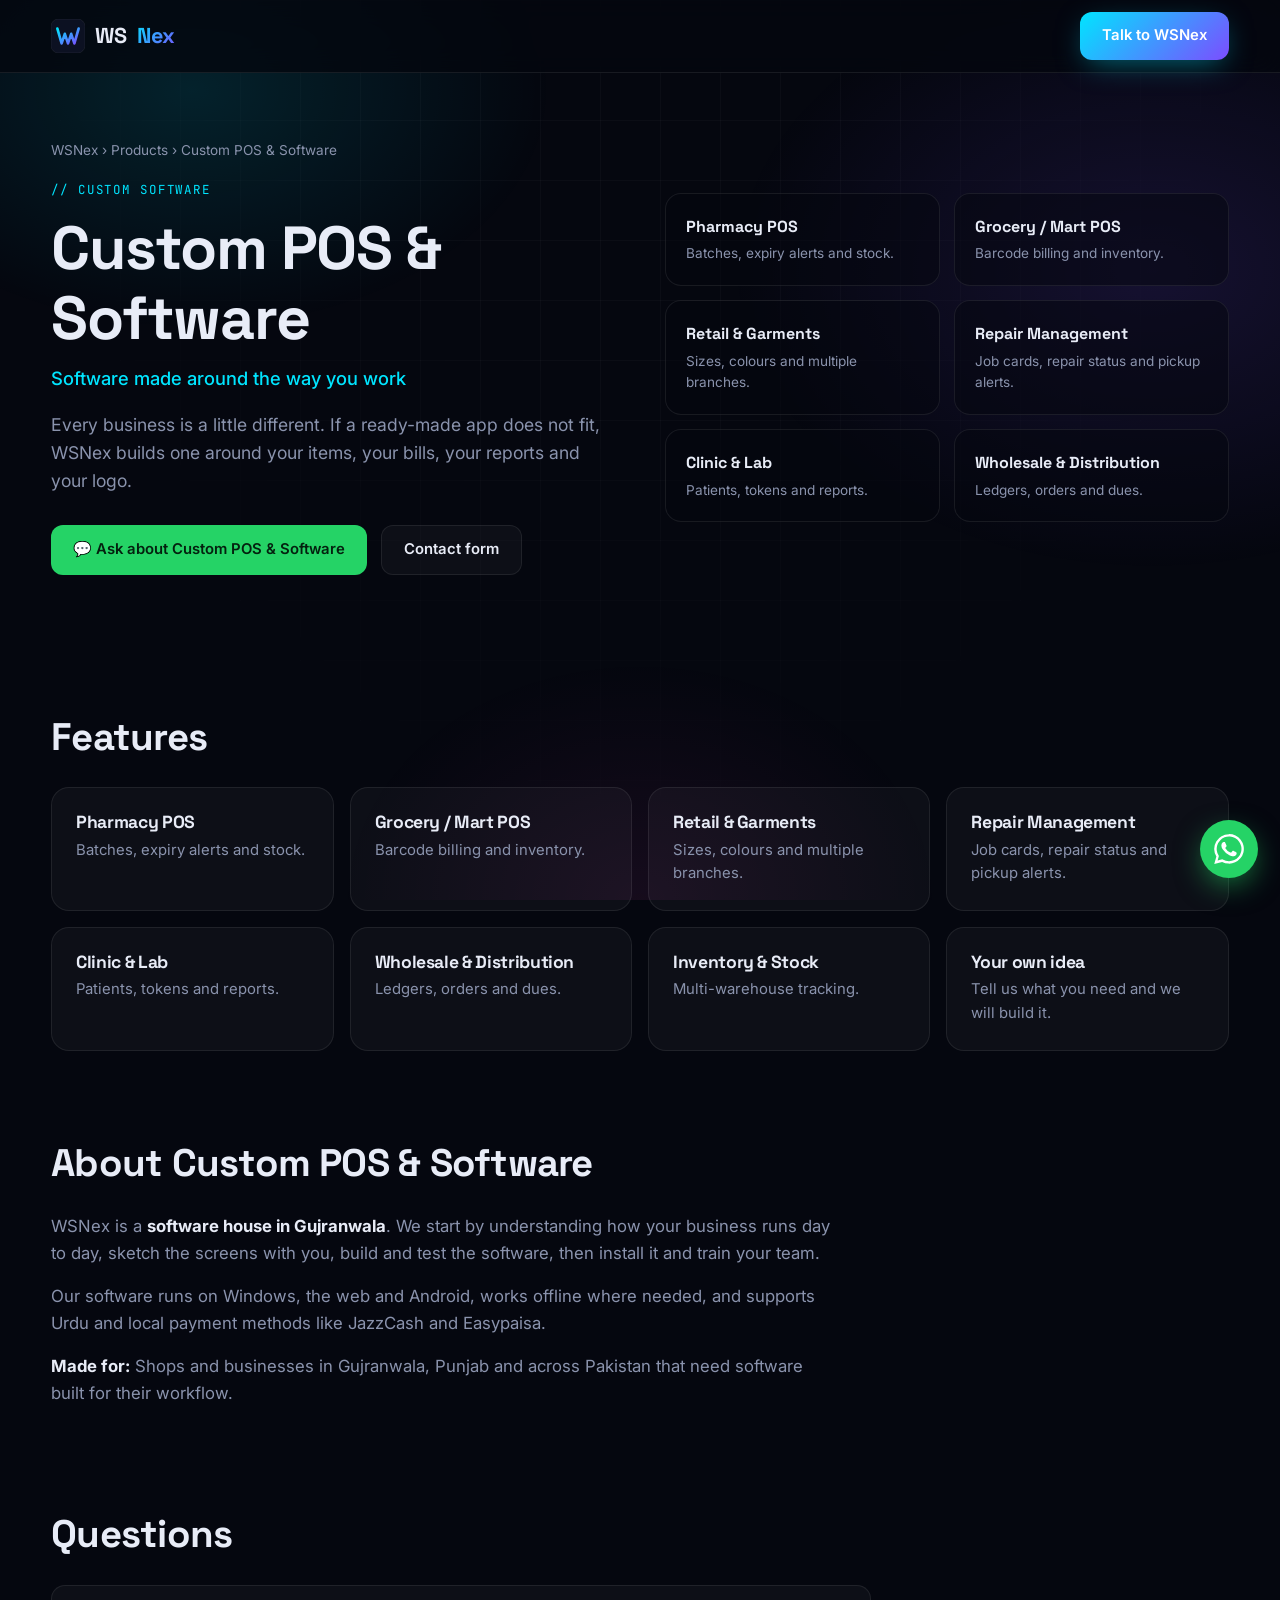
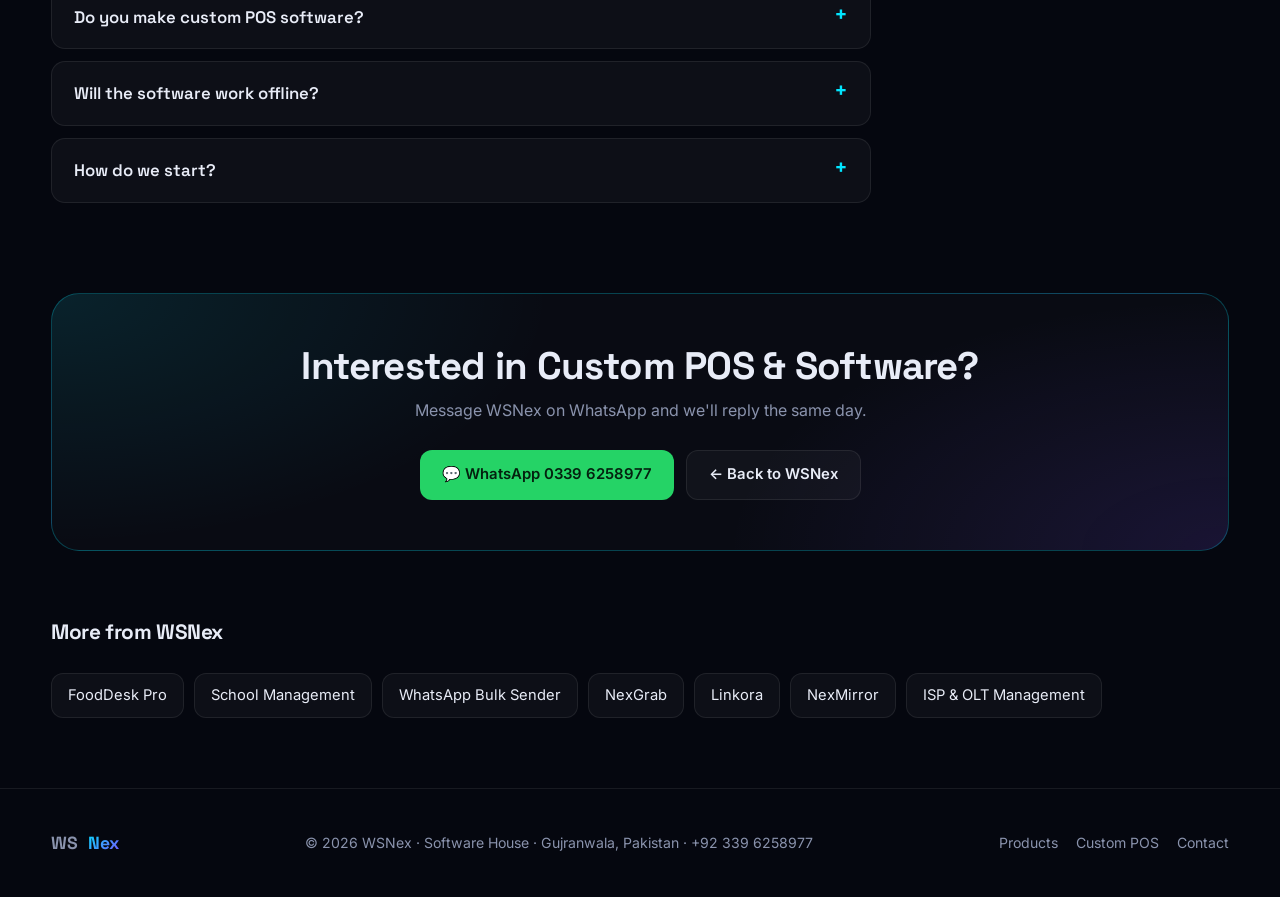
==== custom-pos.html @ c0fef1ca "Add files via upload" ====
<!DOCTYPE html>
<html lang="en">
<head>
<meta charset="UTF-8">
<meta name="viewport" content="width=device-width, initial-scale=1.0">
<title>Custom POS Software Development in Pakistan | WSNex Gujranwala</title>
<meta name="description" content="WSNex builds custom POS and business software in Pakistan for pharmacies, grocery marts, retail and garment shops, repair shops, clinics, wholesalers and more.">
<meta name="theme-color" content="#05070f">
<link rel="canonical" href="https://wsnex.github.io/custom-pos">
<meta property="og:site_name" content="WSNex">
<meta property="og:type" content="website">
<meta property="og:url" content="https://wsnex.github.io/custom-pos">
<meta property="og:title" content="Custom POS & Software — Software made around the way you work | WSNex">
<meta property="og:description" content="WSNex builds custom POS and business software in Pakistan for pharmacies, grocery marts, retail and garment shops, repair shops, clinics, wholesalers and more.">
<meta property="og:image" content="https://wsnex.github.io/og-image.jpg">
<meta name="twitter:card" content="summary_large_image">
<link rel="icon" type="image/png" sizes="32x32" href="/favicon-32.png">
<link rel="apple-touch-icon" href="/apple-touch-icon.png">
<link rel="preconnect" href="https://fonts.googleapis.com"><link rel="preconnect" href="https://fonts.gstatic.com" crossorigin>
<link href="https://fonts.googleapis.com/css2?family=Space+Grotesk:wght@400;500;600;700&family=Inter:wght@400;500;600&family=JetBrains+Mono:wght@500&display=swap" rel="stylesheet" media="print" onload="this.media='all'">
<link rel="stylesheet" href="/page.css">
<script type="application/ld+json">{"@context": "https://schema.org", "@graph": [{"@type": "Service", "name": "Custom POS & software development", "provider": {"@type": "Organization", "name": "WSNex", "url": "https://wsnex.github.io/", "telephone": "+92-339-6258977"}, "areaServed": "PK", "description": "WSNex builds custom POS and business software in Pakistan for pharmacies, grocery marts, retail and garment shops, repair shops, clinics, wholesalers and more."}, {"@type": "BreadcrumbList", "itemListElement": [{"@type": "ListItem", "position": 1, "name": "WSNex", "item": "https://wsnex.github.io/"}, {"@type": "ListItem", "position": 2, "name": "Custom POS & Software", "item": "https://wsnex.github.io/custom-pos"}]}, {"@type": "FAQPage", "mainEntity": [{"@type": "Question", "name": "Do you make custom POS software?", "acceptedAnswer": {"@type": "Answer", "text": "Yes. We build custom POS for pharmacies, marts, retail, repair shops, clinics, wholesalers and more."}}, {"@type": "Question", "name": "Will the software work offline?", "acceptedAnswer": {"@type": "Answer", "text": "Yes, we can build it to work offline and sync when online."}}, {"@type": "Question", "name": "How do we start?", "acceptedAnswer": {"@type": "Answer", "text": "Message WSNex on WhatsApp at 0339 6258977 and tell us how your business works."}}]}]}</script>
</head>
<body>
<div class="bg-fx"></div><div class="bg-grid"></div>
<a class="skip" href="#main">Skip to content</a>
<nav id="nav" class="scrolled" aria-label="Main">
  <div class="wrap nav-in">
    <a href="/" class="logo">
      <svg viewBox="0 0 64 64"><defs><linearGradient id="lg" x1="0" y1="0" x2="1" y2="1"><stop offset="0" stop-color="#00e5ff"/><stop offset="1" stop-color="#7c4dff"/></linearGradient></defs><rect width="64" height="64" rx="14" fill="#0c1122" stroke="rgba(255,255,255,.12)"/><path d="M12 18l8 28 6-18 6 18 6-18 6 18 8-28" fill="none" stroke="url(#lg)" stroke-width="5" stroke-linejoin="round" stroke-linecap="round"/></svg>
      WS<span class="grad">Nex</span>
    </a>
    <a href="/#contact" class="btn btn-p">Talk to WSNex</a>
  </div>
</nav>
<main id="main">
<header class="p-hero">
  <div class="wrap">
    <div>
      <div class="crumbs"><a href="/">WSNex</a> › <a href="/#projects">Products</a> › Custom POS & Software</div>
      <span class="tag">// Custom software</span>
      <h1>Custom POS & Software</h1>
      <div class="sub" style="color:var(--cyan);font-weight:500;font-size:1.15rem">Software made around the way you work</div>
      <p class="lead">Every business is a little different. If a ready-made app does not fit, WSNex builds one around your items, your bills, your reports and your logo.</p>
      <div class="hero-cta" style="justify-content:flex-start">
        <a href="https://wa.me/923396258977?text=Assalam-o-Alaikum%20WSNex,%20I%20am%20interested%20in%20Custom%20POS%20&%20Software." target="_blank" rel="noopener" class="btn btn-wa">💬 Ask about Custom POS & Software</a>
        <a href="/#contact" class="btn btn-g">Contact form</a>
      </div>
    </div>
    <div class="custom-grid" style="grid-template-columns:1fr 1fr"><div class="cg"><b>Pharmacy POS</b><span>Batches, expiry alerts and stock.</span></div><div class="cg"><b>Grocery / Mart POS</b><span>Barcode billing and inventory.</span></div><div class="cg"><b>Retail & Garments</b><span>Sizes, colours and multiple branches.</span></div><div class="cg"><b>Repair Management</b><span>Job cards, repair status and pickup alerts.</span></div><div class="cg"><b>Clinic & Lab</b><span>Patients, tokens and reports.</span></div><div class="cg"><b>Wholesale & Distribution</b><span>Ledgers, orders and dues.</span></div></div>
  </div>
</header>
<section class="p-sec"><div class="wrap"><h2>Features</h2><div class="p-grid"><div class="p-card"><h3>Pharmacy POS</h3><p>Batches, expiry alerts and stock.</p></div><div class="p-card"><h3>Grocery / Mart POS</h3><p>Barcode billing and inventory.</p></div><div class="p-card"><h3>Retail & Garments</h3><p>Sizes, colours and multiple branches.</p></div><div class="p-card"><h3>Repair Management</h3><p>Job cards, repair status and pickup alerts.</p></div><div class="p-card"><h3>Clinic & Lab</h3><p>Patients, tokens and reports.</p></div><div class="p-card"><h3>Wholesale & Distribution</h3><p>Ledgers, orders and dues.</p></div><div class="p-card"><h3>Inventory & Stock</h3><p>Multi-warehouse tracking.</p></div><div class="p-card"><h3>Your own idea</h3><p>Tell us what you need and we will build it.</p></div></div></div></section>
<section class="p-sec" style="padding-top:20px"><div class="wrap"><h2>About Custom POS & Software</h2><div class="prose"><p>WSNex is a <strong>software house in Gujranwala</strong>. We start by understanding how your business runs day to day, sketch the screens with you, build and test the software, then install it and train your team.</p><p>Our software runs on Windows, the web and Android, works offline where needed, and supports Urdu and local payment methods like JazzCash and Easypaisa.</p><p><strong>Made for:</strong> Shops and businesses in Gujranwala, Punjab and across Pakistan that need software built for their workflow.</p></div></div></section>
<section class="p-sec" style="padding-top:20px"><div class="wrap"><h2>Questions</h2><div class="faq-list" style="margin:0;max-width:820px"><details class="faq"><summary>Do you make custom POS software?</summary><p>Yes. We build custom POS for pharmacies, marts, retail, repair shops, clinics, wholesalers and more.</p></details><details class="faq"><summary>Will the software work offline?</summary><p>Yes, we can build it to work offline and sync when online.</p></details><details class="faq"><summary>How do we start?</summary><p>Message WSNex on WhatsApp at 0339 6258977 and tell us how your business works.</p></details></div></div></section>
<section class="p-sec" style="padding-top:20px"><div class="wrap"><div class="cta-box"><h2>Interested in Custom POS & Software?</h2><p>Message WSNex on WhatsApp and we'll reply the same day.</p><div class="btns"><a href="https://wa.me/923396258977?text=Assalam-o-Alaikum%20WSNex,%20I%20am%20interested%20in%20Custom%20POS%20&%20Software." target="_blank" rel="noopener" class="btn btn-wa">💬 WhatsApp 0339 6258977</a><a href="/" class="btn btn-g">← Back to WSNex</a></div></div></div></section>
<section class="p-sec" style="padding-top:0"><div class="wrap"><h2 style="font-size:1.3rem">More from WSNex</h2><div class="rel"><a href="/fooddesk-pro">FoodDesk Pro</a><a href="/school-management">School Management</a><a href="/whatsapp-bulk-sender">WhatsApp Bulk Sender</a><a href="/nexgrab">NexGrab</a><a href="/linkora">Linkora</a><a href="/nexmirror">NexMirror</a><a href="/isp-olt-management">ISP & OLT Management</a></div></div></section>
</main>
<footer>
  <div class="wrap f-in">
    <a href="/" class="logo" style="font-size:1.1rem">WS<span class="grad">Nex</span></a>
    <span>© 2026 WSNex · Software House · Gujranwala, Pakistan · <a href="tel:+923396258977">+92 339 6258977</a></span>
    <div style="display:flex;gap:18px"><a href="/#projects">Products</a><a href="/custom-pos">Custom POS</a><a href="/#contact">Contact</a></div>
  </div>
</footer>
<a class="wa-float" href="https://wa.me/923396258977?text=Assalam-o-Alaikum%20WSNex!" target="_blank" rel="noopener" aria-label="WhatsApp">
  <svg viewBox="0 0 24 24"><path d="M17.5 14.4c-.3-.1-1.8-.9-2-1s-.5-.1-.7.1-.8 1-1 1.2-.4.2-.7.1a8.1 8.1 0 0 1-4-3.5c-.3-.5.3-.5.9-1.6.1-.2 0-.4 0-.5l-1-2.3c-.2-.6-.5-.5-.7-.5h-.6a1.1 1.1 0 0 0-.8.4 3.4 3.4 0 0 0-1 2.5 5.9 5.9 0 0 0 1.2 3.1 13.4 13.4 0 0 0 5.2 4.6c1.9.8 2.7.9 3.6.7a3.1 3.1 0 0 0 2-1.4 2.5 2.5 0 0 0 .2-1.4c-.1-.2-.3-.3-.6-.4zM12 21.8a9.9 9.9 0 0 1-5-1.4l-.4-.2-3.7 1 1-3.6-.2-.4A9.9 9.9 0 1 1 12 21.8zm0-21.7A11.8 11.8 0 0 0 1.9 17.9L.2 24l6.3-1.7A11.8 11.8 0 1 0 12 .1z"/></svg>
</a>
</body>
</html>
---- page.css ----
:root{
  --bg:#05070f; --bg2:#0a0e1c; --card:rgba(255,255,255,.035); --line:rgba(255,255,255,.08);
  --text:#e8ecf7; --muted:#8a93ad; --cyan:#00e5ff; --violet:#7c4dff; --pink:#ff4ecd; --green:#25d366;
  --grad:linear-gradient(135deg,var(--cyan),var(--violet));
  --r:18px;
}
*{box-sizing:border-box;margin:0;padding:0}
html{scroll-behavior:smooth}
body{font-family:Inter,system-ui,sans-serif;background:var(--bg);color:var(--text);line-height:1.6;overflow-x:hidden}
h1,h2,h3,h4{font-family:'Space Grotesk',sans-serif;line-height:1.15;letter-spacing:-.02em}
a{color:inherit;text-decoration:none}
.wrap{width:min(1180px,92%);margin:auto}
.grad{background:var(--grad);-webkit-background-clip:text;background-clip:text;color:transparent}
.mono{font-family:'JetBrains Mono',monospace}

/* background */
.bg-fx{position:fixed;inset:0;z-index:-1;pointer-events:none;
  background:
   radial-gradient(600px 400px at 15% 10%,rgba(0,229,255,.12),transparent 60%),
   radial-gradient(700px 500px at 90% 30%,rgba(124,77,255,.14),transparent 60%),
   radial-gradient(500px 400px at 50% 100%,rgba(255,78,205,.07),transparent 60%);}
.bg-grid{position:fixed;inset:0;z-index:-1;pointer-events:none;opacity:.35;
  background-image:linear-gradient(var(--line) 1px,transparent 1px),linear-gradient(90deg,var(--line) 1px,transparent 1px);
  background-size:60px 60px;mask-image:radial-gradient(ellipse at 50% 0%,#000 30%,transparent 75%)}

/* nav */
nav{position:fixed;top:0;left:0;right:0;z-index:50;transition:.3s}
nav.scrolled{background:rgba(5,7,15,.78);backdrop-filter:blur(14px);border-bottom:1px solid var(--line)}
.nav-in{display:flex;align-items:center;justify-content:space-between;height:72px}
.logo{display:flex;align-items:center;gap:10px;font-family:'Space Grotesk';font-weight:700;font-size:1.35rem}
.logo svg{width:34px;height:34px}
.nav-links{display:flex;gap:30px;font-size:.93rem;color:var(--muted)}
.nav-links a:hover{color:var(--text)}
.btn{display:inline-flex;align-items:center;gap:8px;padding:12px 22px;border-radius:12px;font-weight:600;font-size:.93rem;border:0;cursor:pointer;transition:.25s;font-family:inherit}
.btn-p{background:var(--grad);color:#fff;box-shadow:0 8px 30px -8px rgba(0,229,255,.5)}
.btn-p:hover{transform:translateY(-2px);box-shadow:0 12px 36px -8px rgba(124,77,255,.7)}
.btn-g{background:var(--card);border:1px solid var(--line);color:var(--text)}
.btn-g:hover{border-color:rgba(0,229,255,.5)}
.btn-wa{background:var(--green);color:#04210f}
.btn-wa:hover{transform:translateY(-2px);filter:brightness(1.08)}
.menu-btn{display:none;background:none;border:0;color:var(--text);font-size:1.6rem;cursor:pointer}

/* hero */
.hero{padding:170px 0 110px;text-align:center;position:relative}
.pill{display:inline-flex;align-items:center;gap:8px;padding:7px 16px;border-radius:99px;border:1px solid var(--line);background:var(--card);font-size:.82rem;color:var(--muted);margin-bottom:28px}
.dot{width:8px;height:8px;border-radius:50%;background:var(--green);box-shadow:0 0 10px var(--green);animation:pulse 2s infinite}
@keyframes pulse{50%{opacity:.4}}
.hero h1{font-size:clamp(2.6rem,6.5vw,5rem);font-weight:700;max-width:900px;margin:auto}
.hero p{max-width:620px;margin:24px auto 38px;color:var(--muted);font-size:1.12rem}
.hero-cta{display:flex;gap:14px;justify-content:center;flex-wrap:wrap}
.typed{border-right:3px solid var(--cyan);padding-right:4px;animation:blink .8s infinite}
@keyframes blink{50%{border-color:transparent}}
.hero{text-align:left;padding-top:140px;overflow:hidden}
.hero h1{font-size:clamp(2.4rem,5vw,4.2rem)}
@media(min-width:901px){.hero h1{min-height:2.4em}}
.hero-grid{display:grid;grid-template-columns:1.15fr .85fr;gap:30px;align-items:center}
.hero h1{margin:0}.hero p{margin:24px 0 36px}
.hero-cta{justify-content:flex-start}
.robot-wrap{position:relative;height:460px;display:grid;place-items:center}
.robot{width:280px;height:auto;animation:hover 4s ease-in-out infinite;filter:drop-shadow(0 20px 40px rgba(0,229,255,.25));position:relative;z-index:2}
@keyframes hover{50%{transform:translateY(-14px)}}
.robot .shadow{animation:shad 4s ease-in-out infinite;transform-origin:160px 408px}
@keyframes shad{50%{transform:scaleX(.8);opacity:.5}}
.robot .eyes{animation:blinkEye 5s infinite;transform-origin:160px 121px}
@keyframes blinkEye{0%,92%,100%{transform:scaleY(1)}95%{transform:scaleY(.1)}}
.robot .ant{animation:pulse 1.4s infinite}
.robot .wave{animation:wave 2.4s ease-in-out infinite;transform-origin:249px 208px}
@keyframes wave{0%,100%{transform:rotate(0)}20%{transform:rotate(-38deg)}35%{transform:rotate(-22deg)}50%{transform:rotate(-38deg)}65%{transform:rotate(0)}}
.robot .pulse-line{stroke-dasharray:160;animation:draw 2s linear infinite}
@keyframes draw{from{stroke-dashoffset:160}to{stroke-dashoffset:-160}}
.orbit{position:absolute;border-radius:50%;border:1px dashed rgba(0,229,255,.25);animation:spin 30s linear infinite}
.o1{width:380px;height:380px}.o2{width:300px;height:300px;border-color:rgba(124,77,255,.3);animation-direction:reverse;animation-duration:22s}
@keyframes spin{to{transform:rotate(360deg)}}
.bubble-hi{position:absolute;top:18px;right:0;z-index:3;padding:12px 16px;border-radius:16px 16px 16px 4px;background:rgba(12,17,34,.9);border:1px solid rgba(0,229,255,.35);font-size:.88rem;font-weight:600;animation:hover 5s ease-in-out infinite;box-shadow:0 10px 30px -10px rgba(0,229,255,.4)}
.bubble-hi span{color:var(--muted);font-weight:400;font-size:.8rem}
.float-card{position:absolute;z-index:3;padding:9px 14px;border-radius:12px;background:rgba(12,17,34,.85);border:1px solid var(--line);font-size:.8rem;backdrop-filter:blur(8px);animation:hover 6s ease-in-out infinite}
.fc1{left:0;top:150px;animation-delay:-1s}.fc2{right:-10px;bottom:120px;animation-delay:-3s}.fc3{left:20px;bottom:40px;animation-delay:-2s}
.tech{margin-top:50px;display:flex;flex-wrap:wrap;gap:12px;justify-content:center}
.tech span{padding:8px 16px;border:1px solid var(--line);border-radius:10px;font-size:.82rem;color:var(--muted);background:rgba(255,255,255,.02)}

/* sections */
section{padding:100px 0}
.s-head{text-align:center;max-width:640px;margin:0 auto 60px}
.tag{font-family:'JetBrains Mono';font-size:.78rem;color:var(--cyan);letter-spacing:.15em;text-transform:uppercase;margin-bottom:14px;display:block}
.s-head h2{font-size:clamp(2rem,4vw,2.9rem)}
.s-head p{color:var(--muted);margin-top:14px}

/* services */
.svc-grid{display:grid;grid-template-columns:repeat(auto-fit,minmax(250px,1fr));gap:20px}
.svc{padding:30px;border-radius:var(--r);background:var(--card);border:1px solid var(--line);transition:.3s;position:relative;overflow:hidden}
.svc::before{content:"";position:absolute;inset:0;background:var(--grad);opacity:0;transition:.3s;z-index:-1}
.svc:hover{transform:translateY(-6px);border-color:rgba(0,229,255,.35)}
.svc .ic{width:50px;height:50px;border-radius:14px;display:grid;place-items:center;background:linear-gradient(135deg,rgba(0,229,255,.15),rgba(124,77,255,.15));border:1px solid rgba(0,229,255,.25);margin-bottom:20px;font-size:1.4rem}
.svc h3{font-size:1.18rem;margin-bottom:8px}
.svc p{color:var(--muted);font-size:.93rem}

/* projects */
.proj{display:grid;grid-template-columns:1fr 1.1fr;gap:60px;align-items:center;margin-bottom:110px}
.proj:nth-child(even) .proj-media{order:2}
.proj-num{font-family:'JetBrains Mono';color:var(--muted);font-size:.85rem}
.proj h3{font-size:clamp(1.8rem,3vw,2.4rem);margin:10px 0 6px}
.proj .sub{color:var(--cyan);font-weight:500;margin-bottom:16px}
.proj p.d{color:var(--muted);margin-bottom:22px}
.feat{list-style:none;display:grid;grid-template-columns:1fr 1fr;gap:10px 18px;margin-bottom:26px}
.feat li{font-size:.9rem;display:flex;gap:9px;align-items:flex-start}
.feat li::before{content:"";flex:none;width:16px;height:16px;margin-top:3px;border-radius:5px;background:var(--grad);mask:url("data:image/svg+xml,%3Csvg xmlns='http://www.w3.org/2000/svg' viewBox='0 0 16 16'%3E%3Cpath d='M3 8.5l3 3 7-7' stroke='black' stroke-width='2.4' fill='none' stroke-linecap='round'/%3E%3C/svg%3E") center/contain no-repeat}
.chips{display:flex;flex-wrap:wrap;gap:8px;margin-bottom:24px}
.chip{font-size:.75rem;padding:5px 11px;border-radius:8px;background:rgba(124,77,255,.12);border:1px solid rgba(124,77,255,.3);color:#c5b5ff}
.chip.c{background:rgba(0,229,255,.08);border-color:rgba(0,229,255,.28);color:#8ff3ff}
.status{display:inline-flex;align-items:center;gap:7px;font-size:.78rem;padding:5px 12px;border-radius:99px;background:rgba(37,211,102,.1);border:1px solid rgba(37,211,102,.3);color:#7df0a8;margin-left:10px;vertical-align:middle;font-family:Inter;font-weight:500;letter-spacing:0}
.status.dev{background:rgba(255,190,60,.1);border-color:rgba(255,190,60,.3);color:#ffd27a}

/* mockup frames */
.proj-media{position:relative}
.proj-media::before{content:"";position:absolute;inset:8% 6%;background:var(--grad);filter:blur(70px);opacity:.28;border-radius:40px;z-index:-1}
.win{border-radius:16px;background:#0c1122;border:1px solid rgba(255,255,255,.1);box-shadow:0 40px 80px -30px rgba(0,0,0,.8);overflow:hidden;transform:perspective(1400px) rotateY(-5deg) rotateX(3deg);transition:.5s}
.proj:nth-child(even) .win{transform:perspective(1400px) rotateY(5deg) rotateX(3deg)}
.proj:hover .win{transform:none}
.win-bar{height:34px;display:flex;align-items:center;gap:7px;padding:0 14px;background:#0f1529;border-bottom:1px solid rgba(255,255,255,.06)}
.win-bar i{width:11px;height:11px;border-radius:50%;background:#ff5f57}.win-bar i:nth-child(2){background:#febc2e}.win-bar i:nth-child(3){background:#28c840}
.win-bar span{margin-left:12px;font-size:.72rem;color:var(--muted);font-family:'JetBrains Mono'}
.win-body{padding:16px;min-height:300px;font-size:.72rem}
.mrow{display:flex;gap:10px}.mcol{display:flex;flex-direction:column;gap:10px}
.box{background:rgba(255,255,255,.04);border:1px solid rgba(255,255,255,.07);border-radius:10px;padding:10px}
.bar{height:7px;border-radius:5px;background:rgba(255,255,255,.1)}
.lbl{color:var(--muted);font-size:.65rem}
.big{font-family:'Space Grotesk';font-size:1.15rem;font-weight:700}
.side{width:110px;flex:none;background:rgba(0,0,0,.25);border-radius:10px;padding:10px;display:flex;flex-direction:column;gap:8px}
.side div{padding:6px 8px;border-radius:7px;color:var(--muted)}
.side .on{background:var(--grad);color:#fff}
/* phone */
.phone{width:240px;margin:auto;border-radius:34px;background:#0c1122;border:6px solid #1a2140;padding:14px 12px;box-shadow:0 40px 80px -30px rgba(0,0,0,.8);min-height:440px;font-size:.72rem}
.notch{width:70px;height:16px;background:#1a2140;border-radius:0 0 12px 12px;margin:-14px auto 12px}
.bubble{max-width:78%;padding:7px 10px;border-radius:12px;margin-bottom:8px}
.bubble.in{background:rgba(255,255,255,.07);border-bottom-left-radius:3px}
.bubble.out{background:linear-gradient(135deg,rgba(0,229,255,.25),rgba(124,77,255,.35));margin-left:auto;border-bottom-right-radius:3px}
.ticks{color:var(--cyan);font-size:.6rem;float:right;margin-left:6px}
.dual{display:flex;gap:18px;align-items:flex-end;justify-content:center}

/* process */
.steps{display:grid;grid-template-columns:repeat(4,1fr);gap:20px;counter-reset:s}
.step{padding:28px;border-radius:var(--r);border:1px solid var(--line);background:var(--card);position:relative}
.step::before{counter-increment:s;content:"0" counter(s);font-family:'JetBrains Mono';font-size:2.4rem;font-weight:500;background:var(--grad);-webkit-background-clip:text;color:transparent;display:block;margin-bottom:10px}
.step h3{margin-bottom:6px;font-size:1.15rem}.step p{color:var(--muted);font-size:.9rem}

/* why */
.why{display:grid;grid-template-columns:repeat(3,1fr);gap:20px}
.why div{padding:26px;border-radius:var(--r);border:1px solid var(--line);background:linear-gradient(180deg,rgba(255,255,255,.04),transparent)}
.why h3{font-size:1.05rem;margin-bottom:6px}.why p{color:var(--muted);font-size:.9rem}

/* contact */
.contact{display:grid;grid-template-columns:.9fr 1.1fr;gap:40px}
.c-info{display:flex;flex-direction:column;gap:16px}
.c-card{display:flex;gap:16px;align-items:center;padding:20px;border-radius:var(--r);border:1px solid var(--line);background:var(--card);transition:.25s}
.c-card:hover{border-color:rgba(0,229,255,.4);transform:translateX(4px)}
.c-card .ic{width:48px;height:48px;border-radius:14px;display:grid;place-items:center;flex:none}
.c-card small{color:var(--muted);display:block;font-size:.8rem}
.c-card b{font-family:'Space Grotesk';font-size:1.05rem;word-break:break-all}
form{padding:34px;border-radius:22px;border:1px solid var(--line);background:linear-gradient(180deg,rgba(255,255,255,.05),rgba(255,255,255,.015));backdrop-filter:blur(10px)}
form h3{font-size:1.5rem;margin-bottom:4px}
form .note{color:var(--muted);font-size:.88rem;margin-bottom:22px}
.f-row{display:grid;grid-template-columns:1fr 1fr;gap:14px}
.field{margin-bottom:14px}
.field label{display:block;font-size:.8rem;color:var(--muted);margin-bottom:6px}
.field input,.field select,.field textarea{width:100%;padding:13px 15px;border-radius:11px;border:1px solid var(--line);background:rgba(0,0,0,.3);color:var(--text);font-family:inherit;font-size:.93rem;transition:.2s}
.field select option{background:var(--bg2)}
.field textarea{min-height:110px;resize:vertical}
.field input:focus,.field select:focus,.field textarea:focus{outline:0;border-color:var(--cyan);box-shadow:0 0 0 3px rgba(0,229,255,.12)}
.f-btns{display:grid;grid-template-columns:1fr 1fr;gap:12px;margin-top:6px}
.f-btns .btn{justify-content:center;padding:14px}
.f-err{color:#ff7a9c;font-size:.85rem;margin-top:10px;min-height:1.2em}

.custom-box{padding:60px 48px;border-radius:28px;border:1px solid rgba(0,229,255,.2);background:radial-gradient(600px 300px at 0% 0%,rgba(0,229,255,.08),transparent),radial-gradient(600px 300px at 100% 100%,rgba(124,77,255,.12),transparent),rgba(255,255,255,.02)}
.custom-grid{display:grid;grid-template-columns:repeat(4,1fr);gap:14px}
.cg{padding:20px;border-radius:16px;border:1px solid var(--line);background:rgba(5,7,15,.5);display:flex;flex-direction:column;gap:4px;transition:.25s}
.cg:hover{border-color:rgba(0,229,255,.4);transform:translateY(-4px)}
.cg .ic{font-size:1.5rem;margin-bottom:6px}.cg b{font-family:'Space Grotesk'}.cg span{color:var(--muted);font-size:.85rem}
.faq-list{max-width:820px;margin:auto;display:flex;flex-direction:column;gap:12px}
.faq{border:1px solid var(--line);border-radius:14px;background:var(--card);padding:0 22px;transition:.25s}
.faq[open]{border-color:rgba(0,229,255,.35)}
.faq summary{cursor:pointer;list-style:none;padding:18px 0;font-family:'Space Grotesk';font-weight:600;font-size:1.05rem;display:flex;justify-content:space-between;gap:16px}
.faq summary::-webkit-details-marker{display:none}
.faq summary::after{content:"+";color:var(--cyan);font-size:1.4rem;line-height:1;transition:.25s}
.faq[open] summary::after{transform:rotate(45deg)}
.faq p{color:var(--muted);padding-bottom:18px}
.skip{position:absolute;left:-999px;top:8px;z-index:100;padding:10px 16px;border-radius:10px;background:var(--grad);color:#fff;font-weight:600}
.skip:focus{left:12px}
a:focus-visible,button:focus-visible,summary:focus-visible,input:focus-visible,select:focus-visible,textarea:focus-visible{outline:2px solid var(--cyan);outline-offset:3px}
@media (prefers-reduced-motion:reduce){*,*::before,*::after{animation:none!important;transition:none!important;scroll-behavior:auto!important}.reveal{opacity:1;transform:none}.typed{border-right:0}}
footer{border-top:1px solid var(--line);padding:40px 0;color:var(--muted);font-size:.88rem}
.f-in{display:flex;justify-content:space-between;align-items:center;flex-wrap:wrap;gap:16px}

.wa-float{position:fixed;right:22px;bottom:22px;z-index:60;width:58px;height:58px;border-radius:50%;background:var(--green);display:grid;place-items:center;box-shadow:0 10px 30px -5px rgba(37,211,102,.6);transition:.25s}
.wa-float:hover{transform:scale(1.08)}
.wa-float svg{width:30px;height:30px;fill:#fff}

.reveal{opacity:0;transform:translateY(40px);transition:1s cubic-bezier(.2,.7,.2,1)}
.reveal.in{opacity:1;transform:none}

@media(max-width:900px){
  .nav-links{display:none;position:absolute;top:72px;left:0;right:0;flex-direction:column;gap:0;background:#05070f;border-bottom:1px solid var(--line);box-shadow:0 30px 60px -20px rgba(0,0,0,.9)}
  nav:has(.nav-links.open){background:#05070f;border-bottom:1px solid var(--line)}
  .nav-links.open{display:flex}.nav-links a{padding:16px 6%}
  .menu-btn{display:block}.nav-cta{display:none}
  .proj,.contact{grid-template-columns:1fr;gap:36px}
  .proj:nth-child(even) .proj-media{order:0}
  .steps{grid-template-columns:1fr 1fr}.why{grid-template-columns:1fr}
  .win,.proj:nth-child(even) .win{transform:none}
  .hero{text-align:center}.hero-grid{grid-template-columns:1fr}
  .hero-cta{justify-content:center}.hero p{margin:24px auto 36px}
  .robot-wrap{height:400px}.robot{width:230px}
  .o1{width:320px;height:320px}.o2{width:250px;height:250px}
  .custom-grid{grid-template-columns:1fr 1fr!important}
}
@media(max-width:560px){
  .bubble-hi{right:4px;top:0}.fc1{left:0}.fc2{right:0}
  .custom-grid{grid-template-columns:1fr!important}
}
@media(max-width:560px){
  .feat,.f-row,.f-btns,.steps{grid-template-columns:1fr}
  .hero{padding:140px 0 80px}
  .side{display:none}
  .dual .phone:last-child{display:none}
}

/* product pages */
.p-hero{padding:140px 0 70px}
.p-hero .wrap{display:grid;grid-template-columns:1fr 1fr;gap:50px;align-items:center}
.crumbs{font-size:.85rem;color:var(--muted);margin-bottom:18px}
.crumbs a:hover{color:var(--cyan)}
.p-hero h1{font-size:clamp(2.4rem,5vw,3.8rem);margin-bottom:10px}
.p-hero .lead{color:var(--muted);font-size:1.1rem;margin:18px 0 30px}
.p-sec{padding:70px 0}
.p-sec h2{font-size:clamp(1.7rem,3.2vw,2.4rem);margin-bottom:28px}
.p-grid{display:grid;grid-template-columns:repeat(auto-fit,minmax(240px,1fr));gap:16px}
.p-card{padding:24px;border-radius:var(--r);border:1px solid var(--line);background:var(--card)}
.p-card h3{font-size:1.1rem;margin-bottom:6px}.p-card p{color:var(--muted);font-size:.93rem}
.prose{max-width:780px;color:var(--muted);font-size:1.05rem}.prose p{margin-bottom:16px}.prose strong{color:var(--text)}
.cta-box{padding:50px 40px;border-radius:28px;border:1px solid rgba(0,229,255,.25);text-align:center;background:radial-gradient(500px 250px at 0% 0%,rgba(0,229,255,.1),transparent),radial-gradient(500px 250px at 100% 100%,rgba(124,77,255,.14),transparent),rgba(255,255,255,.02)}
.cta-box h2{margin-bottom:10px}.cta-box p{color:var(--muted);margin-bottom:26px}
.cta-box .btns{display:flex;gap:12px;justify-content:center;flex-wrap:wrap}
.rel{display:flex;flex-wrap:wrap;gap:10px}
.rel a{padding:10px 16px;border-radius:12px;border:1px solid var(--line);background:var(--card);font-size:.92rem}
.rel a:hover{border-color:rgba(0,229,255,.4)}
@media(max-width:900px){.p-hero .wrap{grid-template-columns:1fr}.p-hero{padding-top:120px}}
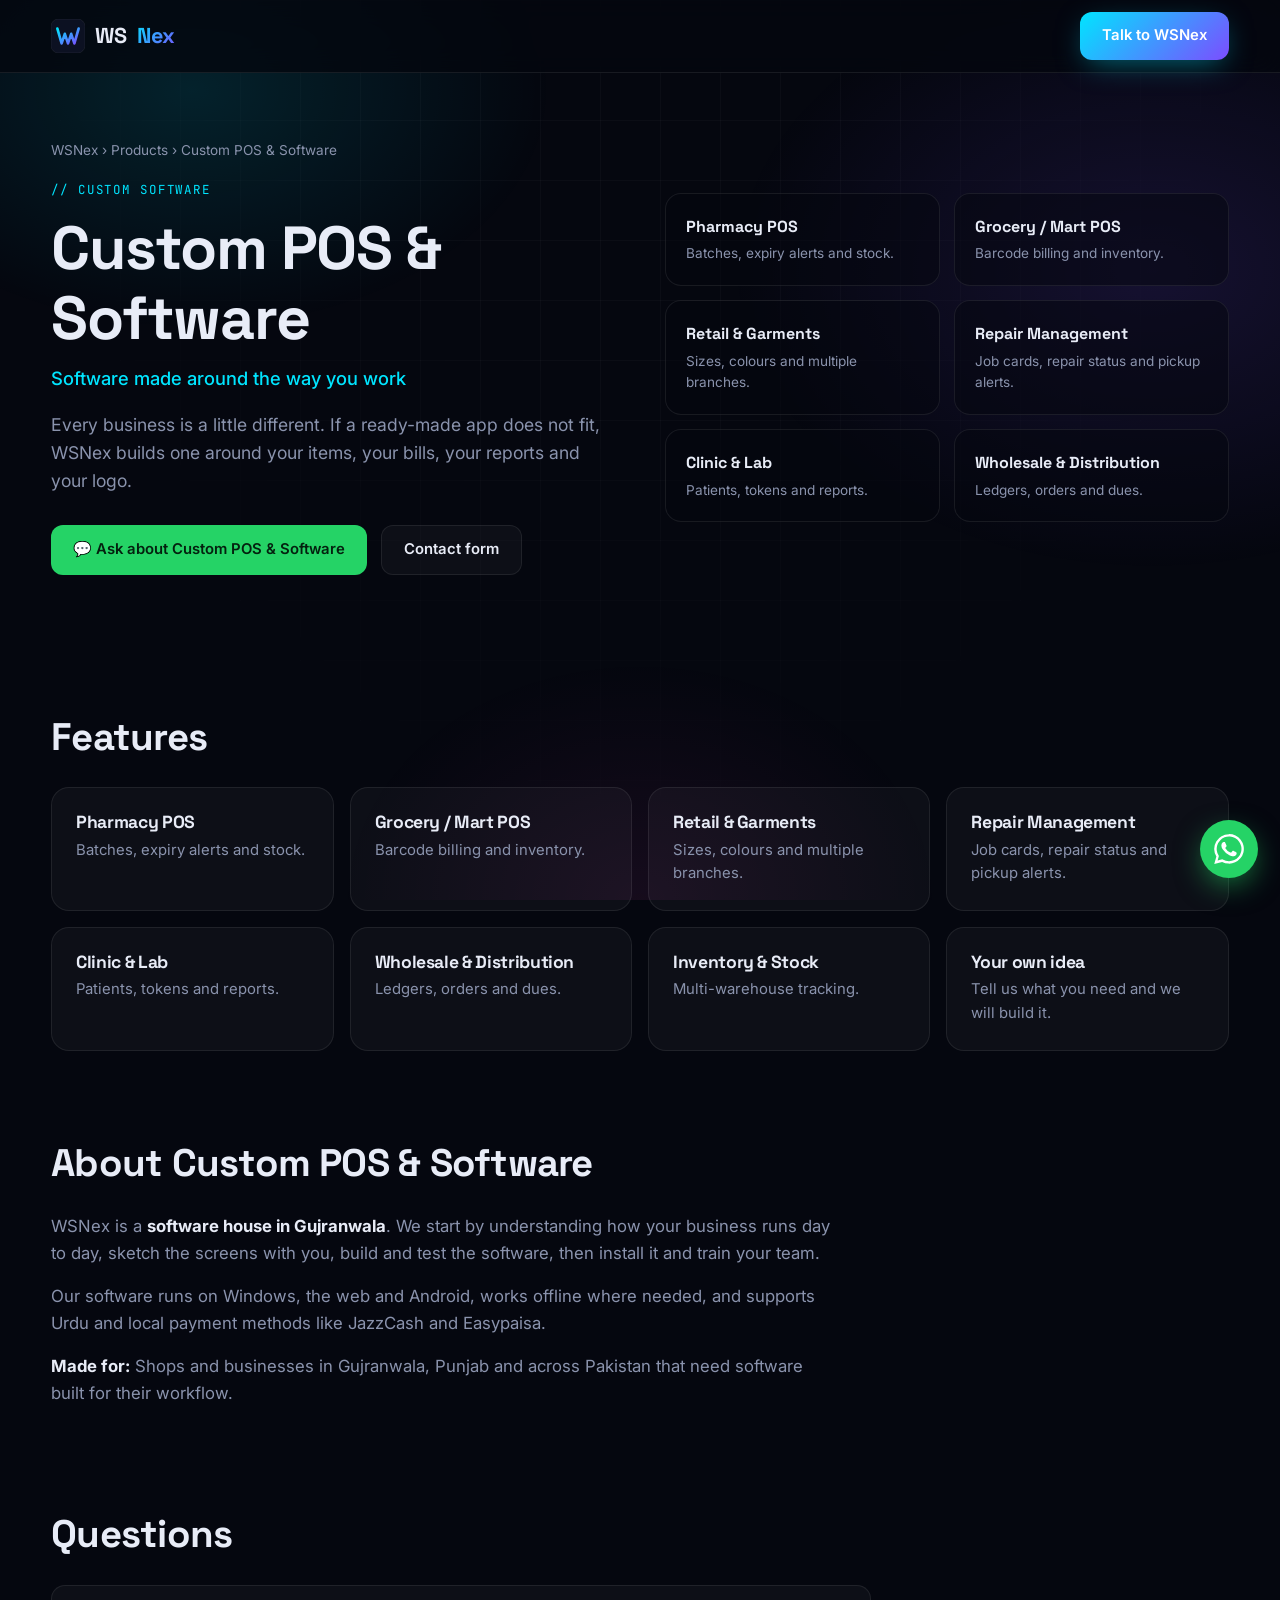
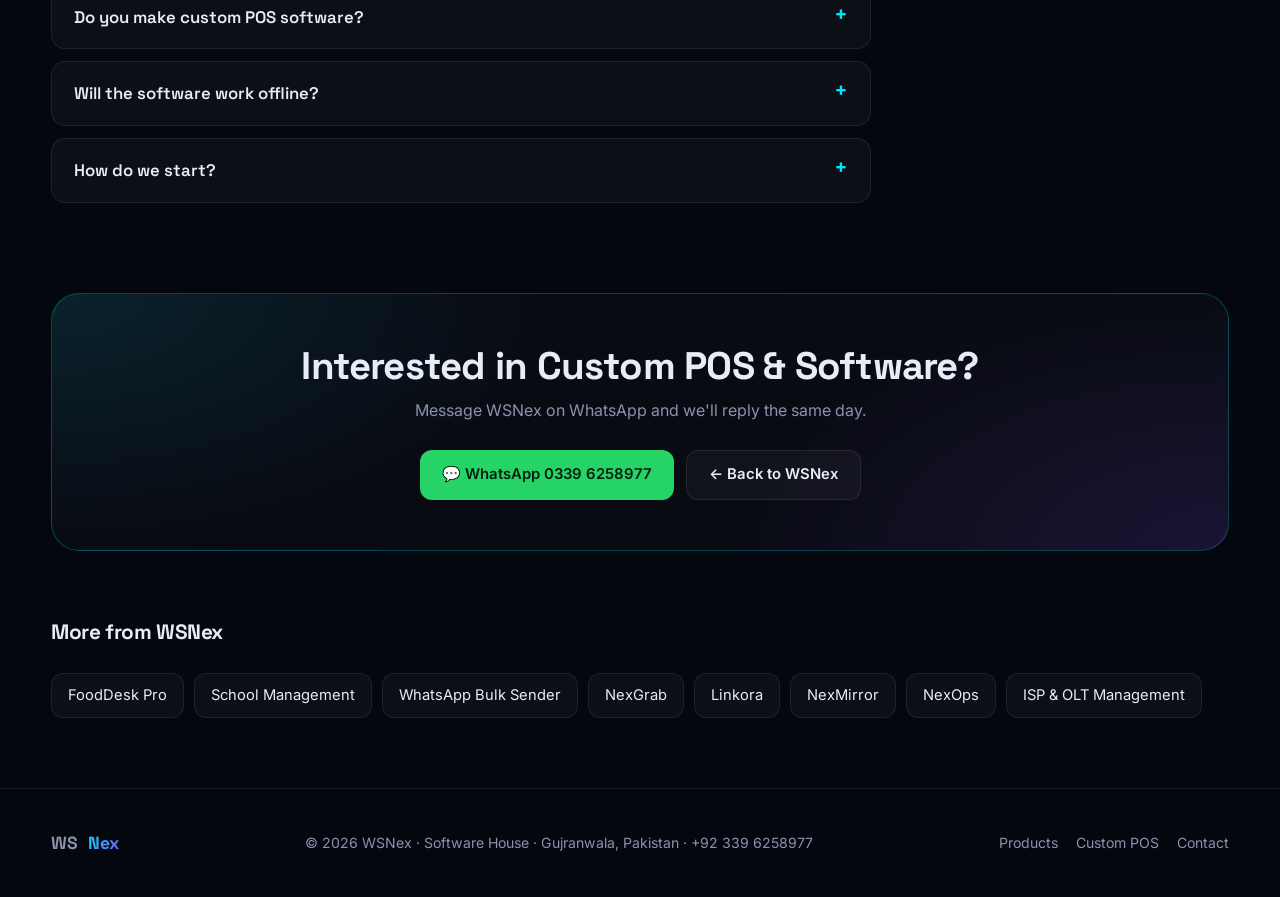
==== commit bef9b92d: "Add files via upload" ====
--- a/custom-pos.html
+++ b/custom-pos.html
@@ -54,7 +54,7 @@
 <section class="p-sec" style="padding-top:20px"><div class="wrap"><h2>About Custom POS & Software</h2><div class="prose"><p>WSNex is a <strong>software house in Gujranwala</strong>. We start by understanding how your business runs day to day, sketch the screens with you, build and test the software, then install it and train your team.</p><p>Our software runs on Windows, the web and Android, works offline where needed, and supports Urdu and local payment methods like JazzCash and Easypaisa.</p><p><strong>Made for:</strong> Shops and businesses in Gujranwala, Punjab and across Pakistan that need software built for their workflow.</p></div></div></section>
 <section class="p-sec" style="padding-top:20px"><div class="wrap"><h2>Questions</h2><div class="faq-list" style="margin:0;max-width:820px"><details class="faq"><summary>Do you make custom POS software?</summary><p>Yes. We build custom POS for pharmacies, marts, retail, repair shops, clinics, wholesalers and more.</p></details><details class="faq"><summary>Will the software work offline?</summary><p>Yes, we can build it to work offline and sync when online.</p></details><details class="faq"><summary>How do we start?</summary><p>Message WSNex on WhatsApp at 0339 6258977 and tell us how your business works.</p></details></div></div></section>
 <section class="p-sec" style="padding-top:20px"><div class="wrap"><div class="cta-box"><h2>Interested in Custom POS & Software?</h2><p>Message WSNex on WhatsApp and we'll reply the same day.</p><div class="btns"><a href="https://wa.me/923396258977?text=Assalam-o-Alaikum%20WSNex,%20I%20am%20interested%20in%20Custom%20POS%20&%20Software." target="_blank" rel="noopener" class="btn btn-wa">💬 WhatsApp 0339 6258977</a><a href="/" class="btn btn-g">← Back to WSNex</a></div></div></div></section>
-<section class="p-sec" style="padding-top:0"><div class="wrap"><h2 style="font-size:1.3rem">More from WSNex</h2><div class="rel"><a href="/fooddesk-pro">FoodDesk Pro</a><a href="/school-management">School Management</a><a href="/whatsapp-bulk-sender">WhatsApp Bulk Sender</a><a href="/nexgrab">NexGrab</a><a href="/linkora">Linkora</a><a href="/nexmirror">NexMirror</a><a href="/isp-olt-management">ISP & OLT Management</a></div></div></section>
+<section class="p-sec" style="padding-top:0"><div class="wrap"><h2 style="font-size:1.3rem">More from WSNex</h2><div class="rel"><a href="/fooddesk-pro">FoodDesk Pro</a><a href="/school-management">School Management</a><a href="/whatsapp-bulk-sender">WhatsApp Bulk Sender</a><a href="/nexgrab">NexGrab</a><a href="/linkora">Linkora</a><a href="/nexmirror">NexMirror</a><a href="/nexops">NexOps</a><a href="/isp-olt-management">ISP & OLT Management</a></div></div></section>
 </main>
 <footer>
   <div class="wrap f-in">
